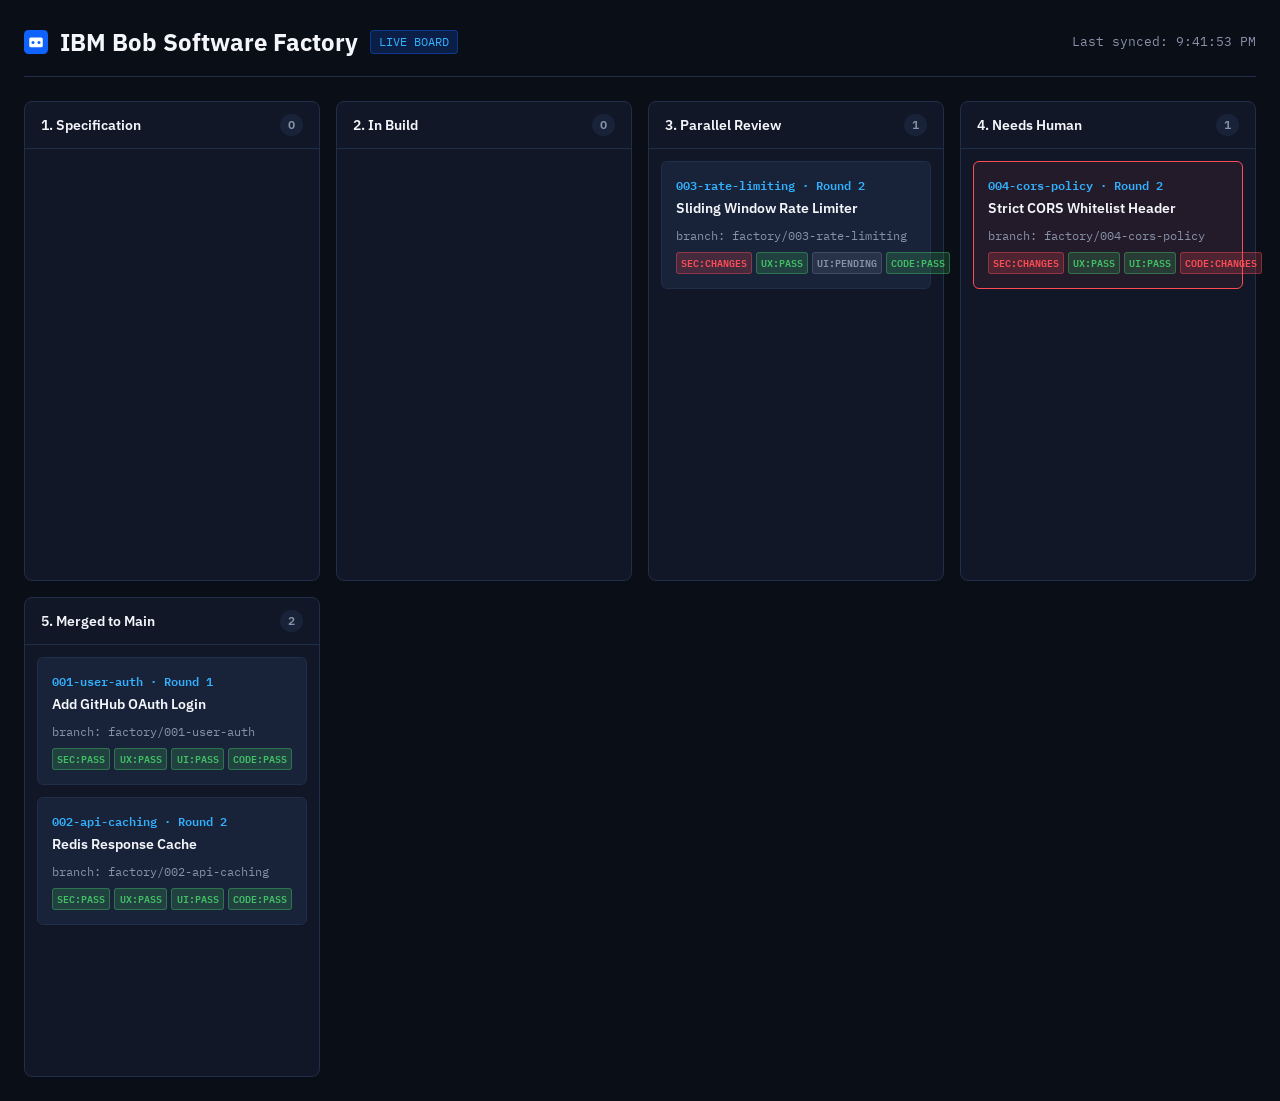
==== factory/dashboard.html @ c890c581 "feat: initial commit for IBM Bob Software Factory static site" ====
<!DOCTYPE html>
<html lang="en">
<head>
  <meta charset="UTF-8">
  <meta name="viewport" content="width=device-width, initial-scale=1.0">
  <title>IBM Bob Factory Dashboard</title>
  <link rel="preconnect" href="https://fonts.googleapis.com">
  <link rel="preconnect" href="https://fonts.gstatic.com" crossorigin>
  <link href="https://fonts.googleapis.com/css2?family=IBM+Plex+Mono:wght@400;600&family=IBM+Plex+Sans:wght@400;600;700&display=swap" rel="stylesheet">
  <style>
    :root {
      --bg: #0a0e17;
      --card-bg: #111726;
      --card-elevated: #182238;
      --border: #212e4a;
      --text: #f4f6fb;
      --muted: #8792a8;
      --blue: #0f62fe;
      --cyan: #33b1ff;
      --green: #42be65;
      --red: #fa4d56;
      --yellow: #f1c21b;
    }
    * { box-sizing: border-box; margin: 0; padding: 0; }
    body {
      font-family: 'IBM Plex Sans', -apple-system, sans-serif;
      background: var(--bg);
      color: var(--text);
      padding: 24px;
      line-height: 1.5;
    }
    header {
      display: flex;
      justify-content: space-between;
      align-items: center;
      margin-bottom: 24px;
      padding-bottom: 16px;
      border-bottom: 1px solid var(--border);
    }
    .brand {
      display: flex;
      align-items: center;
      gap: 12px;
    }
    .badge {
      background: rgba(15, 98, 254, 0.2);
      border: 1px solid rgba(15, 98, 254, 0.4);
      color: var(--cyan);
      font-family: 'IBM Plex Mono', monospace;
      font-size: 0.75rem;
      padding: 2px 8px;
      border-radius: 4px;
    }
    .board-grid {
      display: grid;
      grid-template-columns: repeat(auto-fit, minmax(240px, 1fr));
      gap: 16px;
    }
    .column {
      background: var(--card-bg);
      border: 1px solid var(--border);
      border-radius: 8px;
      min-height: 480px;
      display: flex;
      flex-direction: column;
    }
    .col-header {
      padding: 12px 16px;
      border-bottom: 1px solid var(--border);
      display: flex;
      justify-content: space-between;
      align-items: center;
      font-weight: 600;
      font-size: 0.9rem;
    }
    .count {
      background: var(--card-elevated);
      padding: 2px 8px;
      border-radius: 12px;
      font-size: 0.75rem;
      color: var(--muted);
    }
    .col-body {
      padding: 12px;
      display: flex;
      flex-direction: column;
      gap: 12px;
      flex-grow: 1;
    }
    .job-card {
      background: var(--card-elevated);
      border: 1px solid var(--border);
      border-radius: 6px;
      padding: 14px;
      cursor: pointer;
      transition: all 0.15s ease;
    }
    .job-card:hover {
      border-color: var(--cyan);
      transform: translateY(-2px);
    }
    .job-card.needs-human {
      border-color: var(--red);
      background: rgba(250, 77, 86, 0.08);
    }
    .job-id {
      font-family: 'IBM Plex Mono', monospace;
      font-size: 0.75rem;
      color: var(--cyan);
      font-weight: 600;
      margin-bottom: 4px;
    }
    .job-title {
      font-size: 0.88rem;
      font-weight: 600;
      margin-bottom: 8px;
    }
    .reviews-row {
      display: grid;
      grid-template-columns: repeat(4, 1fr);
      gap: 4px;
      margin-top: 8px;
    }
    .rev-chip {
      font-family: 'IBM Plex Mono', monospace;
      font-size: 0.65rem;
      padding: 2px 4px;
      border-radius: 3px;
      text-align: center;
      font-weight: 600;
      text-transform: uppercase;
    }
    .rev-chip.pass { background: rgba(66, 190, 101, 0.2); color: var(--green); border: 1px solid rgba(66, 190, 101, 0.4); }
    .rev-chip.changes { background: rgba(250, 77, 86, 0.2); color: var(--red); border: 1px solid rgba(250, 77, 86, 0.4); }
    .rev-chip.pending { background: rgba(135, 146, 168, 0.15); color: var(--muted); border: 1px solid rgba(135, 146, 168, 0.25); }

    /* Modal for Markdown preview */
    .modal-overlay {
      position: fixed;
      inset: 0;
      background: rgba(0,0,0,0.7);
      display: none;
      align-items: center;
      justify-content: center;
      padding: 20px;
      z-index: 100;
    }
    .modal {
      background: var(--card-bg);
      border: 1px solid var(--border);
      border-radius: 8px;
      width: 100%;
      max-width: 640px;
      max-height: 80vh;
      display: flex;
      flex-direction: column;
    }
    .modal-header {
      padding: 16px 20px;
      border-bottom: 1px solid var(--border);
      display: flex;
      justify-content: space-between;
      align-items: center;
    }
    .modal-body {
      padding: 20px;
      overflow-y: auto;
      font-family: 'IBM Plex Mono', monospace;
      font-size: 0.85rem;
      white-space: pre-wrap;
      color: #cbd5e1;
    }
    .close-btn {
      background: transparent;
      border: none;
      color: var(--muted);
      font-size: 1.2rem;
      cursor: pointer;
    }
  </style>
</head>
<body>
  <header>
    <div class="brand">
      <svg width="24" height="24" viewBox="0 0 32 32" fill="none">
        <rect width="32" height="32" rx="6" fill="#0f62fe"/>
        <rect x="7" y="10" width="18" height="13" rx="2" fill="#ffffff"/>
        <circle cx="12" cy="16.5" r="2" fill="#0f62fe"/>
        <circle cx="20" cy="16.5" r="2" fill="#0f62fe"/>
      </svg>
      <h2>IBM Bob Software Factory</h2>
      <span class="badge">LIVE BOARD</span>
    </div>
    <div id="status-time" style="font-size: 0.8rem; color: var(--muted); font-family: 'IBM Plex Mono', monospace;">Polling board.json...</div>
  </header>

  <main class="board-grid">
    <div class="column">
      <div class="col-header"><span>1. Specification</span><span class="count" id="count-spec">0</span></div>
      <div class="col-body" id="col-spec"></div>
    </div>
    <div class="column">
      <div class="col-header"><span>2. In Build</span><span class="count" id="count-build">0</span></div>
      <div class="col-body" id="col-build"></div>
    </div>
    <div class="column">
      <div class="col-header"><span>3. Parallel Review</span><span class="count" id="count-review">0</span></div>
      <div class="col-body" id="col-review"></div>
    </div>
    <div class="column">
      <div class="col-header"><span>4. Needs Human</span><span class="count" id="count-needs-human">0</span></div>
      <div class="col-body" id="col-needs-human"></div>
    </div>
    <div class="column">
      <div class="col-header"><span>5. Merged to Main</span><span class="count" id="count-merged">0</span></div>
      <div class="col-body" id="col-merged"></div>
    </div>
  </main>

  <div class="modal-overlay" id="modal-overlay">
    <div class="modal">
      <div class="modal-header">
        <h3 id="modal-title" style="font-size: 1rem;">Job Details</h3>
        <button class="close-btn" id="modal-close">&times;</button>
      </div>
      <div class="modal-body" id="modal-content">Loading...</div>
    </div>
  </div>

  <script>
    async function loadBoard() {
      try {
        const res = await fetch('board.json');
        const data = await res.json();
        render(data.jobs || []);
        document.getElementById('status-time').textContent = 'Last synced: ' + new Date().toLocaleTimeString();
      } catch (err) {
        document.getElementById('status-time').textContent = 'Sync waiting (run from factory/ folder)';
      }
    }

    function render(jobs) {
      const cols = {
        spec: document.getElementById('col-spec'),
        build: document.getElementById('col-build'),
        review: document.getElementById('col-review'),
        "needs-human": document.getElementById('col-needs-human'),
        merged: document.getElementById('col-merged')
      };

      const counts = { spec: 0, build: 0, review: 0, "needs-human": 0, merged: 0 };
      Object.values(cols).forEach(c => c.innerHTML = '');

      jobs.forEach(job => {
        counts[job.stage] = (counts[job.stage] || 0) + 1;
        const col = cols[job.stage];
        if (!col) return;

        const card = document.createElement('div');
        card.className = `job-card ${job.stage === 'needs-human' ? 'needs-human' : ''}`;
        
        let chips = '';
        if (job.reviews) {
          chips = `
            <div class="reviews-row">
              <span class="rev-chip ${job.reviews.security.toLowerCase()}">SEC:${job.reviews.security}</span>
              <span class="rev-chip ${job.reviews.ux.toLowerCase()}">UX:${job.reviews.ux}</span>
              <span class="rev-chip ${job.reviews.ui.toLowerCase()}">UI:${job.reviews.ui}</span>
              <span class="rev-chip ${job.reviews.code.toLowerCase()}">CODE:${job.reviews.code}</span>
            </div>
          `;
        }

        card.innerHTML = `
          <div class="job-id">${job.id} ${job.round ? '· Round ' + job.round : ''}</div>
          <div class="job-title">${job.title || job.id}</div>
          <div style="font-size: 0.72rem; color: var(--muted); font-family: 'IBM Plex Mono', monospace;">branch: ${job.branch}</div>
          ${chips}
        `;

        card.addEventListener('click', () => {
          document.getElementById('modal-title').textContent = `Job: ${job.id}`;
          document.getElementById('modal-content').textContent = JSON.stringify(job, null, 2);
          document.getElementById('modal-overlay').style.display = 'flex';
        });

        col.appendChild(card);
      });

      Object.keys(counts).forEach(k => {
        const countEl = document.getElementById(`count-${k}`);
        if (countEl) countEl.textContent = counts[k];
      });
    }

    document.getElementById('modal-close').addEventListener('click', () => {
      document.getElementById('modal-overlay').style.display = 'none';
    });
    document.getElementById('modal-overlay').addEventListener('click', (e) => {
      if (e.target === document.getElementById('modal-overlay')) {
        document.getElementById('modal-overlay').style.display = 'none';
      }
    });

    setInterval(loadBoard, 2000);
    loadBoard();
  </script>
</body>
</html>
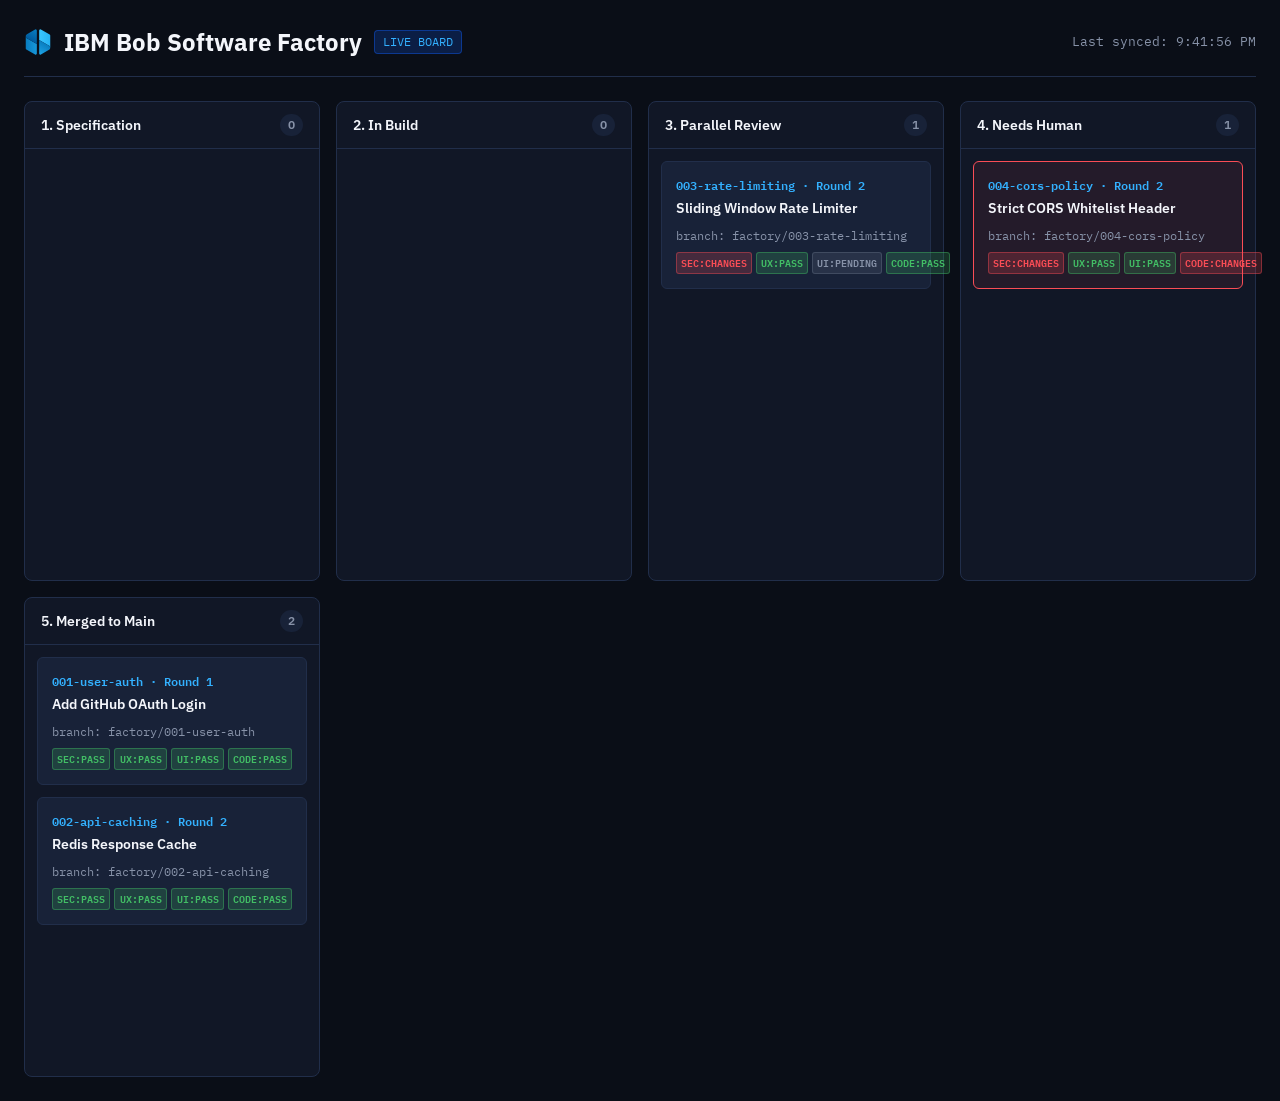
==== commit 3292350f: "fix: update to official IBM Bob logo icon across site and dashboard" ====
--- a/factory/dashboard.html
+++ b/factory/dashboard.html
@@ -182,11 +182,17 @@
 <body>
   <header>
     <div class="brand">
-      <svg width="24" height="24" viewBox="0 0 32 32" fill="none">
-        <rect width="32" height="32" rx="6" fill="#0f62fe"/>
-        <rect x="7" y="10" width="18" height="13" rx="2" fill="#ffffff"/>
-        <circle cx="12" cy="16.5" r="2" fill="#0f62fe"/>
-        <circle cx="20" cy="16.5" r="2" fill="#0f62fe"/>
+      <svg width="28" height="28" viewBox="0 0 1024 1024" fill="none" xmlns="http://www.w3.org/2000/svg">
+        <path d="M64 302.719c0 30.933 16.64 58.88 42.667 73.813l362.666 209.28v344.96c0 15.147-8.106 29.227-21.333 36.907a42.387 42.387 0 0 1-42.667 0l-320-184.747C72.107 775.252 64 761.172 64 746.025V302.719Z" fill="url(#dash-bob-a)"/>
+        <path d="M448 56.322c13.227 7.68 21.333 21.76 21.333 36.907v492.587l-362.666-209.28C80.64 361.603 64 333.656 64 302.723c0-30.507 16.213-58.667 42.667-74.027L405.333 56.322a42.387 42.387 0 0 1 42.667 0Z" fill="url(#dash-bob-b)"/>
+        <path d="m618.667 56.322 320 184.747c13.226 7.68 21.333 21.76 21.333 36.907v443.307c0-30.934-16.64-58.88-42.667-73.814L554.667 437.976V93.229c0-15.147 8.106-29.227 21.333-36.907a42.387 42.387 0 0 1 42.667 0Z" fill="url(#dash-bob-c)"/>
+        <path d="m554.667 437.974 362.666 209.493C943.36 662.401 960 690.347 960 721.281c0 30.933-16.213 58.666-42.667 74.026L618.667 967.681a42.387 42.387 0 0 1-42.667 0c-13.227-7.68-21.333-21.76-21.333-36.907v-492.8Z" fill="url(#dash-bob-d)"/>
+        <defs>
+          <linearGradient id="dash-bob-a" x1="469.333" y1="586.667" x2="64" y2="586.667" gradientUnits="userSpaceOnUse"><stop stop-color="#1797D9"/><stop offset="1" stop-color="#087CBF"/></linearGradient>
+          <linearGradient id="dash-bob-b" x1="181.333" y1="405.333" x2="394.667" y2="53.333" gradientUnits="userSpaceOnUse"><stop stop-color="#005B9E"/><stop offset="1" stop-color="#087CBF"/></linearGradient>
+          <linearGradient id="dash-bob-c" x1="970.667" y1="166.975" x2="554.667" y2="166.975" gradientUnits="userSpaceOnUse"><stop offset=".021" stop-color="#26B2F3"/><stop offset="1" stop-color="#3AC6FF"/></linearGradient>
+          <linearGradient id="dash-bob-d" x1="570.2" y1="973.443" x2="810.667" y2="581.333" gradientUnits="userSpaceOnUse"><stop stop-color="#1EA5E6"/><stop offset="1" stop-color="#087CBF"/></linearGradient>
+        </defs>
       </svg>
       <h2>IBM Bob Software Factory</h2>
       <span class="badge">LIVE BOARD</span>
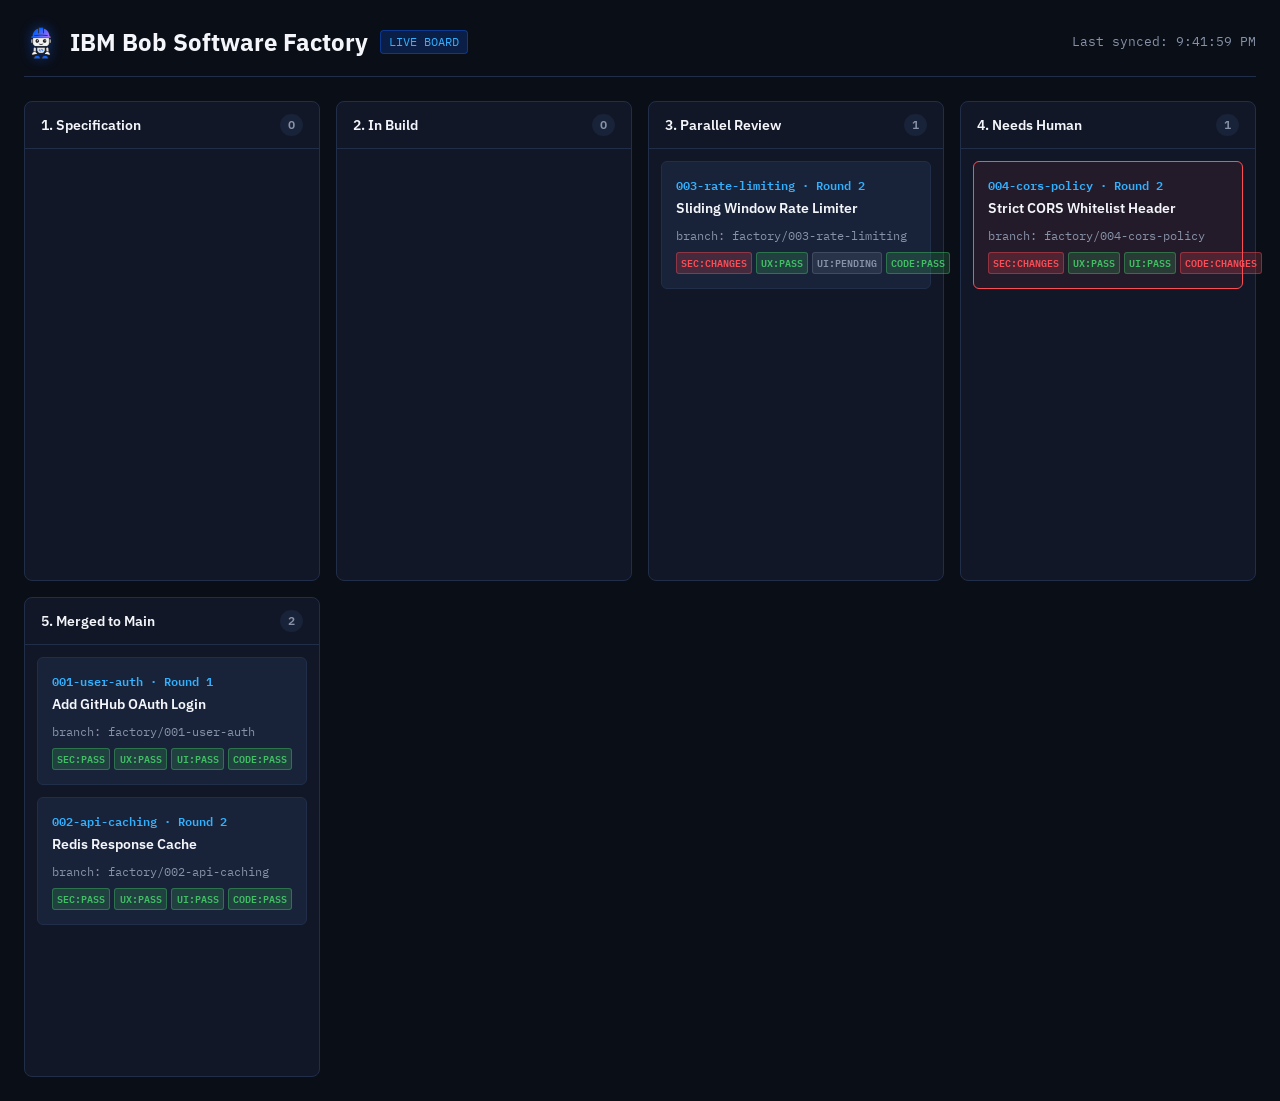
==== commit fb7fc4b6: "fix: use official IBM Bob hard hat mascot across site" ====
--- a/factory/dashboard.html
+++ b/factory/dashboard.html
@@ -182,18 +182,7 @@
 <body>
   <header>
     <div class="brand">
-      <svg width="28" height="28" viewBox="0 0 1024 1024" fill="none" xmlns="http://www.w3.org/2000/svg">
-        <path d="M64 302.719c0 30.933 16.64 58.88 42.667 73.813l362.666 209.28v344.96c0 15.147-8.106 29.227-21.333 36.907a42.387 42.387 0 0 1-42.667 0l-320-184.747C72.107 775.252 64 761.172 64 746.025V302.719Z" fill="url(#dash-bob-a)"/>
-        <path d="M448 56.322c13.227 7.68 21.333 21.76 21.333 36.907v492.587l-362.666-209.28C80.64 361.603 64 333.656 64 302.723c0-30.507 16.213-58.667 42.667-74.027L405.333 56.322a42.387 42.387 0 0 1 42.667 0Z" fill="url(#dash-bob-b)"/>
-        <path d="m618.667 56.322 320 184.747c13.226 7.68 21.333 21.76 21.333 36.907v443.307c0-30.934-16.64-58.88-42.667-73.814L554.667 437.976V93.229c0-15.147 8.106-29.227 21.333-36.907a42.387 42.387 0 0 1 42.667 0Z" fill="url(#dash-bob-c)"/>
-        <path d="m554.667 437.974 362.666 209.493C943.36 662.401 960 690.347 960 721.281c0 30.933-16.213 58.666-42.667 74.026L618.667 967.681a42.387 42.387 0 0 1-42.667 0c-13.227-7.68-21.333-21.76-21.333-36.907v-492.8Z" fill="url(#dash-bob-d)"/>
-        <defs>
-          <linearGradient id="dash-bob-a" x1="469.333" y1="586.667" x2="64" y2="586.667" gradientUnits="userSpaceOnUse"><stop stop-color="#1797D9"/><stop offset="1" stop-color="#087CBF"/></linearGradient>
-          <linearGradient id="dash-bob-b" x1="181.333" y1="405.333" x2="394.667" y2="53.333" gradientUnits="userSpaceOnUse"><stop stop-color="#005B9E"/><stop offset="1" stop-color="#087CBF"/></linearGradient>
-          <linearGradient id="dash-bob-c" x1="970.667" y1="166.975" x2="554.667" y2="166.975" gradientUnits="userSpaceOnUse"><stop offset=".021" stop-color="#26B2F3"/><stop offset="1" stop-color="#3AC6FF"/></linearGradient>
-          <linearGradient id="dash-bob-d" x1="570.2" y1="973.443" x2="810.667" y2="581.333" gradientUnits="userSpaceOnUse"><stop stop-color="#1EA5E6"/><stop offset="1" stop-color="#087CBF"/></linearGradient>
-        </defs>
-      </svg>
+      <img src="../assets/bob.png" alt="IBM Bob" width="34" height="34" style="object-fit: contain; filter: drop-shadow(0 0 6px rgba(15, 98, 254, 0.4));">
       <h2>IBM Bob Software Factory</h2>
       <span class="badge">LIVE BOARD</span>
     </div>
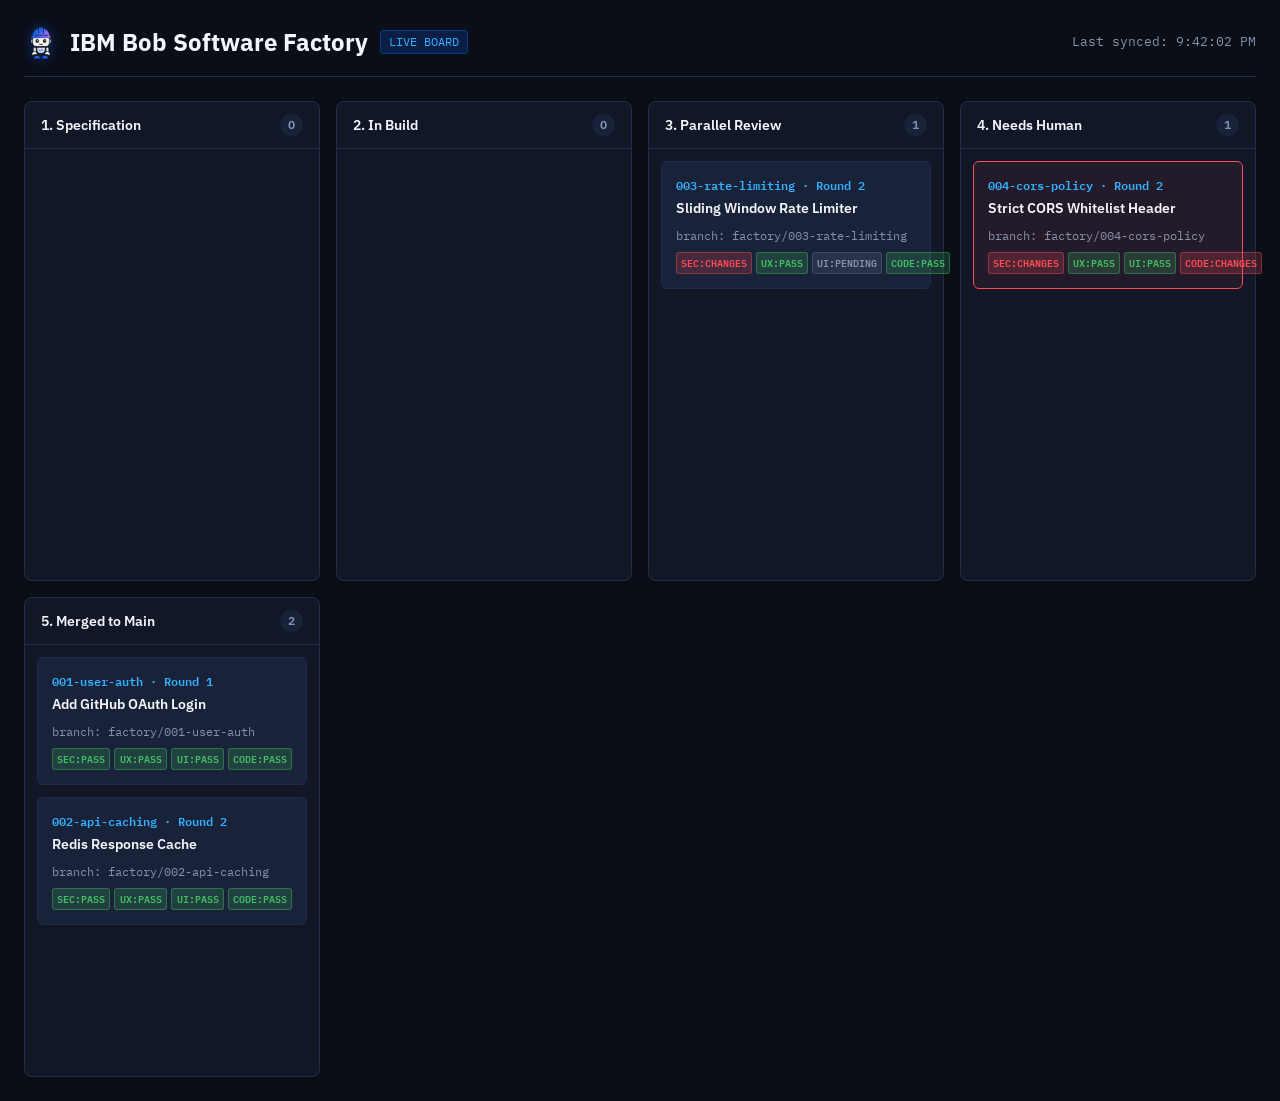
==== commit 3378810f: "fix: resolve CodeQL js/xss-through-dom alert Escape or use textContent for values interpolated into " ====
--- a/factory/dashboard.html
+++ b/factory/dashboard.html
@@ -234,6 +234,15 @@
       }
     }
 
+    function escapeHtml(value) {
+      return String(value)
+        .replace(/&/g, '&amp;')
+        .replace(/</g, '&lt;')
+        .replace(/>/g, '&gt;')
+        .replace(/"/g, '&quot;')
+        .replace(/'/g, '&#39;');
+    }
+
     function render(jobs) {
       const cols = {
         spec: document.getElementById('col-spec'),
@@ -258,18 +267,18 @@
         if (job.reviews) {
           chips = `
             <div class="reviews-row">
-              <span class="rev-chip ${job.reviews.security.toLowerCase()}">SEC:${job.reviews.security}</span>
-              <span class="rev-chip ${job.reviews.ux.toLowerCase()}">UX:${job.reviews.ux}</span>
-              <span class="rev-chip ${job.reviews.ui.toLowerCase()}">UI:${job.reviews.ui}</span>
-              <span class="rev-chip ${job.reviews.code.toLowerCase()}">CODE:${job.reviews.code}</span>
+              <span class="rev-chip ${escapeHtml(job.reviews.security).toLowerCase()}">SEC:${escapeHtml(job.reviews.security)}</span>
+              <span class="rev-chip ${escapeHtml(job.reviews.ux).toLowerCase()}">UX:${escapeHtml(job.reviews.ux)}</span>
+              <span class="rev-chip ${escapeHtml(job.reviews.ui).toLowerCase()}">UI:${escapeHtml(job.reviews.ui)}</span>
+              <span class="rev-chip ${escapeHtml(job.reviews.code).toLowerCase()}">CODE:${escapeHtml(job.reviews.code)}</span>
             </div>
           `;
         }
 
         card.innerHTML = `
-          <div class="job-id">${job.id} ${job.round ? '· Round ' + job.round : ''}</div>
-          <div class="job-title">${job.title || job.id}</div>
-          <div style="font-size: 0.72rem; color: var(--muted); font-family: 'IBM Plex Mono', monospace;">branch: ${job.branch}</div>
+          <div class="job-id">${escapeHtml(job.id)} ${job.round ? '· Round ' + escapeHtml(job.round) : ''}</div>
+          <div class="job-title">${escapeHtml(job.title || job.id)}</div>
+          <div style="font-size: 0.72rem; color: var(--muted); font-family: 'IBM Plex Mono', monospace;">branch: ${escapeHtml(job.branch)}</div>
           ${chips}
         `;
 
